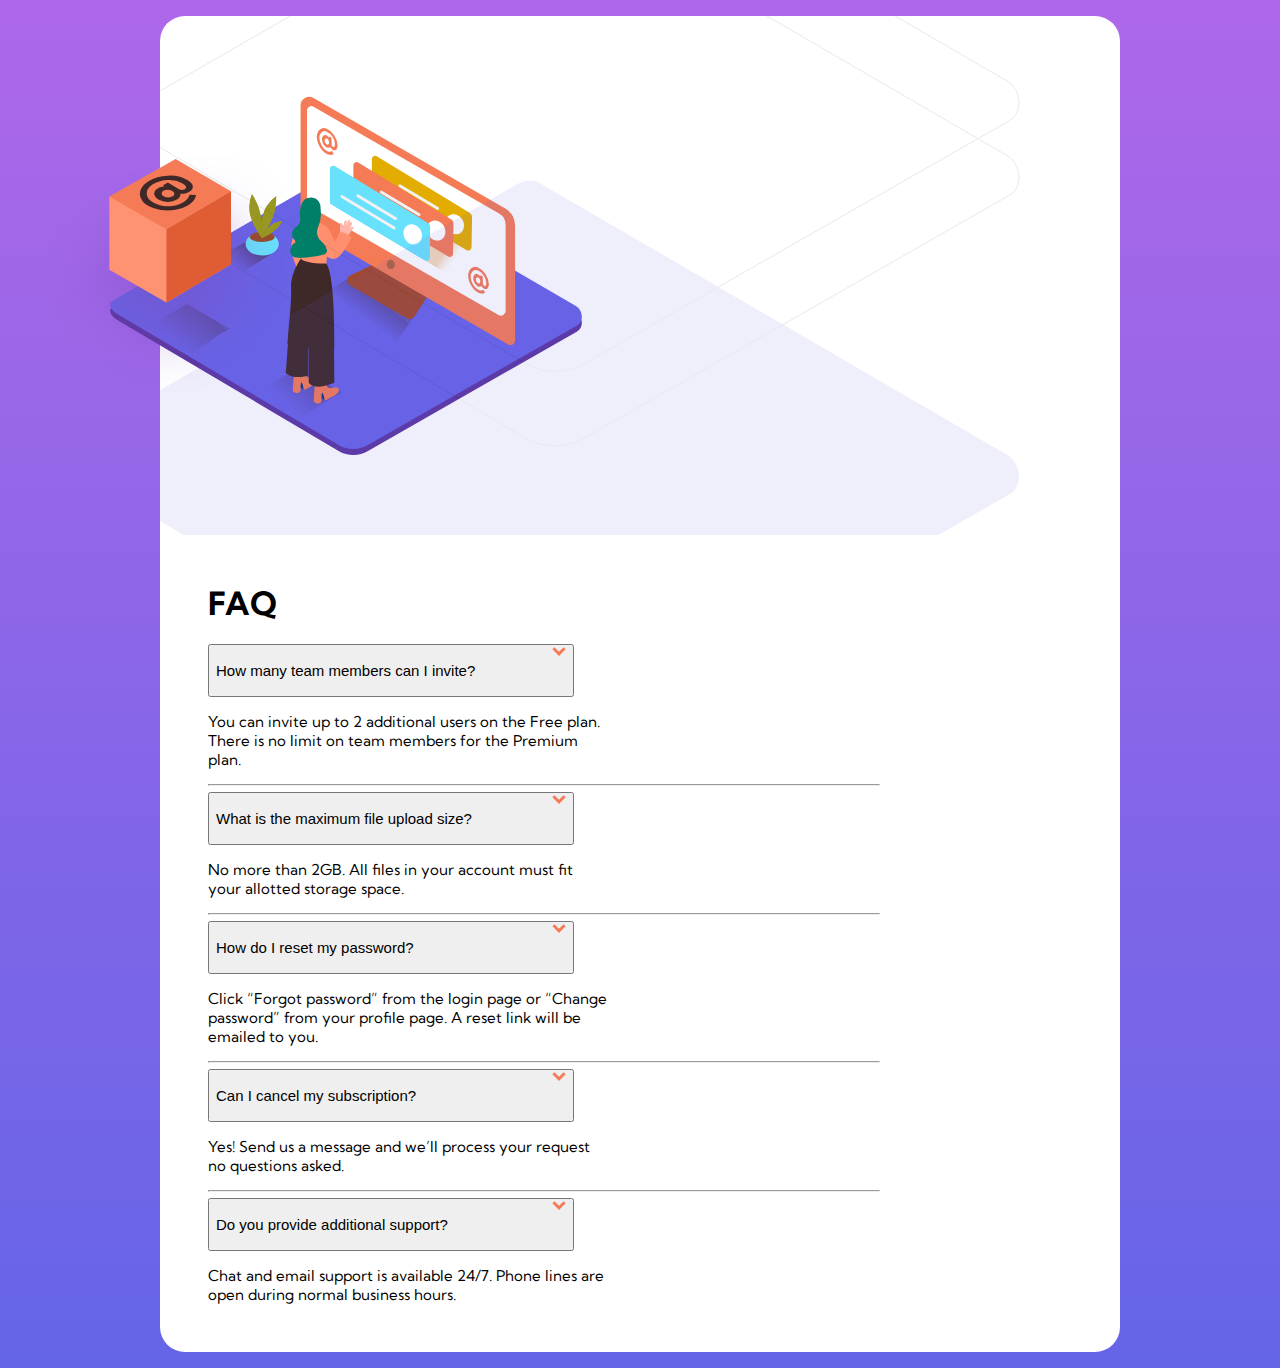
==== index.html @ db0dc1cb "drop dwon items" ====
<!DOCTYPE html>
<html lang="en">

<head>
  <title>Frontend Mentor | FAQ Accordion Card</title>
  <meta charset="UTF-8" />
  <meta name="viewport" content="width=device-width, initial-scale=1.0" />
  <link rel="icon" type="image/png" sizes="32x32" href="./images/favicon-32x32.png" />
  <link rel="stylesheet" href="styles.css" />
  <link href="https://cdn.jsdelivr.net/npm/bootstrap@5.3.0/dist/css/bootstrap.min.css" rel="stylesheet"
    integrity="sha384-9ndCyUaIbzAi2FUVXJi0CjmCapSmO7SnpJef0486qhLnuZ2cdeRhO02iuK6FUUVM" crossorigin="anonymous" />
  <script type="module" src="script.js"></script>
</head>

<body>
  <main>
    <div class="container-fluid">
      <div class="content-card">
        <div class="row">
          <div class="col-md-6 col-sm-12">
            <div class="img-col">
              <img src="/images/illustration-box-desktop.svg" alt="box-icon" class="box-image" />
              <img src="/images/illustration-woman-online-desktop.svg" class="banner-image-desk" alt="banner-image" />
              <img src="/images/illustration-woman-online-mobile.svg" class="banner-image-mobile" alt="banner-image" />
            </div>
          </div>
          <div class="col-md-6 col-sm-12">
            <div>
              <div class="drop-down-column">
                <h1 class="header-text">FAQ</h1>
                <div class="dropdown">
                  <button class="btn drop" type="button" id="dropdownMenuButton" data-toggle="dropdown"
                    aria-haspopup="true" aria-expanded="false">
                    <div class='drop-item'>
                      <p>How many team members can I invite?</p> <img src="./images/icon-arrow-down.svg"
                        class="arrow" />
                    </div>
                  </button>
                  <div class="dropdown-menu p-2 text-body-secondary" style="width:400px"
                    aria-labelledby="dropdownMenuButton">
                    <p>
                      You can invite up to 2 additional users on the Free plan.
                      There is no limit on team members for the Premium plan.
                    </p>
                  </div>

                </div>
                <hr>
                <div class="dropdown">
                  <button class="btn" type="button" id="dropdownMenuButton" data-toggle="dropdown" aria-haspopup="true"
                    aria-expanded="false">
                    <div class='drop-item'>
                      <p>What is the maximum file upload size?</p>
                      <img src="./images/icon-arrow-down.svg" class="arrow" />
                    </div>
                  </button>
                  <div class="dropdown-menu p-2 text-body-secondary" style="width:400px"
                    aria-labelledby="dropdownMenuButton">
                    <p>
                      No more than 2GB. All files in your account must fit your
                      allotted storage space.
                    </p>
                  </div>
                </div>
                <hr>
                <div class="dropdown">
                  <button class="btn" type="button" id="dropdownMenuButton" data-toggle="dropdown" aria-haspopup="true"
                    aria-expanded="false">
                    <div class='drop-item'>
                      <p>How do I reset my password?</p>
                      <img src="./images/icon-arrow-down.svg" class="arrow" />
                    </div>
                  </button>
                  <div class="dropdown-menu p-2 text-body-secondary" style="width:400px"
                    aria-labelledby="dropdownMenuButton">
                    <p>
                      Click “Forgot password” from the login page or “Change
                      password” from your profile page. A reset link will be
                      emailed to you.
                    </p>
                  </div>
                </div>
                <hr>
                <div class="dropdown">
                  <button class="btn" type="button" id="dropdownMenuButton" data-toggle="dropdown" aria-haspopup="true"
                    aria-expanded="false">
                    <div class='drop-item'>
                      <p>Can I cancel my subscription?</p>
                      <img src="./images/icon-arrow-down.svg" class="arrow" />
                    </div>
                  </button>
                  <div class="dropdown-menu p-2 text-body-secondary" style="width:400px"
                    aria-labelledby="dropdownMenuButton">
                    <p>
                      Yes! Send us a message and we’ll process your request no
                      questions asked.
                    </p>
                  </div>
                </div>
                <hr>
                <div class="dropdown">
                  <button class="btn" type="button" id="dropdownMenuButton" data-toggle="dropdown" aria-haspopup="true"
                    aria-expanded="false">
                    <div class='drop-item'>
                      <p>Do you provide additional support?</p>
                      <img src="./images/icon-arrow-down.svg" class="arrow" />
                    </div>
                  </button>
                  <div class="dropdown-menu p-2 text-body-secondary" style="width:400px"
                    aria-labelledby="dropdownMenuButton">
                    <p>
                      Chat and email support is available 24/7. Phone lines are
                      open during normal business hours.
                    </p>
                  </div>
                </div>
              </div>
            </div>
          </div>
        </div>
      </div>
    </div>
  </main>
  <script src="https://code.jquery.com/jquery-3.2.1.slim.min.js"
    integrity="sha384-KJ3o2DKtIkvYIK3UENzmM7KCkRr/rE9/Qpg6aAZGJwFDMVNA/GpGFF93hXpG5KkN"
    crossorigin="anonymous"></script>
  <script src="https://cdn.jsdelivr.net/npm/popper.js@1.12.9/dist/umd/popper.min.js"
    integrity="sha384-ApNbgh9B+Y1QKtv3Rn7W3mgPxhU9K/ScQsAP7hUibX39j7fakFPskvXusvfa0b4Q"
    crossorigin="anonymous"></script>
  <script src="https://cdn.jsdelivr.net/npm/bootstrap@4.0.0/dist/js/bootstrap.min.js"
    integrity="sha384-JZR6Spejh4U02d8jOt6vLEHfe/JQGiRRSQQxSfFWpi1MquVdAyjUar5+76PVCmYl"
    crossorigin="anonymous"></script>
</body>

</html>
---- styles.css ----
@import url('https://fonts.googleapis.com/css2?family=Kumbh+Sans&display=swap');
* {
  box-sizing: border-box;
}

body {
  margin: 0;
  font-family: system-ui, sans-serif;
  color: black;

  background: #67b26f; /* fallback for old browsers */
  background: -webkit-linear-gradient(
    to bottom,
    hsl(273, 75%, 66%),
    hsl(240, 73%, 65%)
  ); /* Chrome 10-25, Safari 5.1-6 */
  background: linear-gradient(
    to bottom,
    hsl(273, 75%, 66%),
    hsl(240, 73%, 65%)
  ); /* W3C, IE 10+/ Edge, Firefox 16+, Chrome 26+, Opera 12+, Safari 7+ */

}
.container-fluid {
  min-height: 100vh;
  padding: 0 0.5rem;
  display: flex;
  justify-content: center;
  align-items: center;
  font-family: 'Kumbh Sans', sans-serif;
}
.header-text{
  font-weight:bolder;
  font-size: 2rem;
}
.content-card{
  border-radius:25px;
  background-color: white;
  width:60rem;
  z-index:0;

}
.img-col{
  background-image: url('/images/bg-pattern-desktop.svg');
  background-size: cover;
  background-position: -100px;
  background-repeat: no-repeat;
  padding: 5rem;
  display: flex;
}
.box-image{
  height:250px;
  left: -200px;
  bottom:-60px;
  position: relative;
  z-index: 1;
}

main {
  padding: 1rem;
}
.banner-image-desk{
  left: -390px;
  position:relative;
  z-index: -1;
}

.banner-image-mobile{
  display: none;
}
.banner-image-desk{
  left:-150
}

h1 {
  font-family: 'Kumbh Sans', sans-serif;

}
p{
  font-size: 15px;
}
.drop{
  --bs-btn-padding-y:0rem;
 
 }
.dropdown:hover{
  color:hsl(14, 88%, 65%);
}
.dropdown:focus{
  color:hsl(0, 0%, 0%);
  font-weight: bold;
}
.drop-down-column{
  display: column;
  justify-content: center;
  align-items: center;
  margin:5% 25% 5% 5%;
  font-size: 12px;

}
.drop-item{
  display: flex;
  width:350px;
}


hr{
  color: black;
}
.arrow{
  margin-left: auto;
  height:10px
}

@media (max-width: 600px) {
  .banner-image-mobile{
    display: block;
  }
  
  .banner-image-desk{
    display: none;
  }
  .box-image{
 display: none;
  }
}
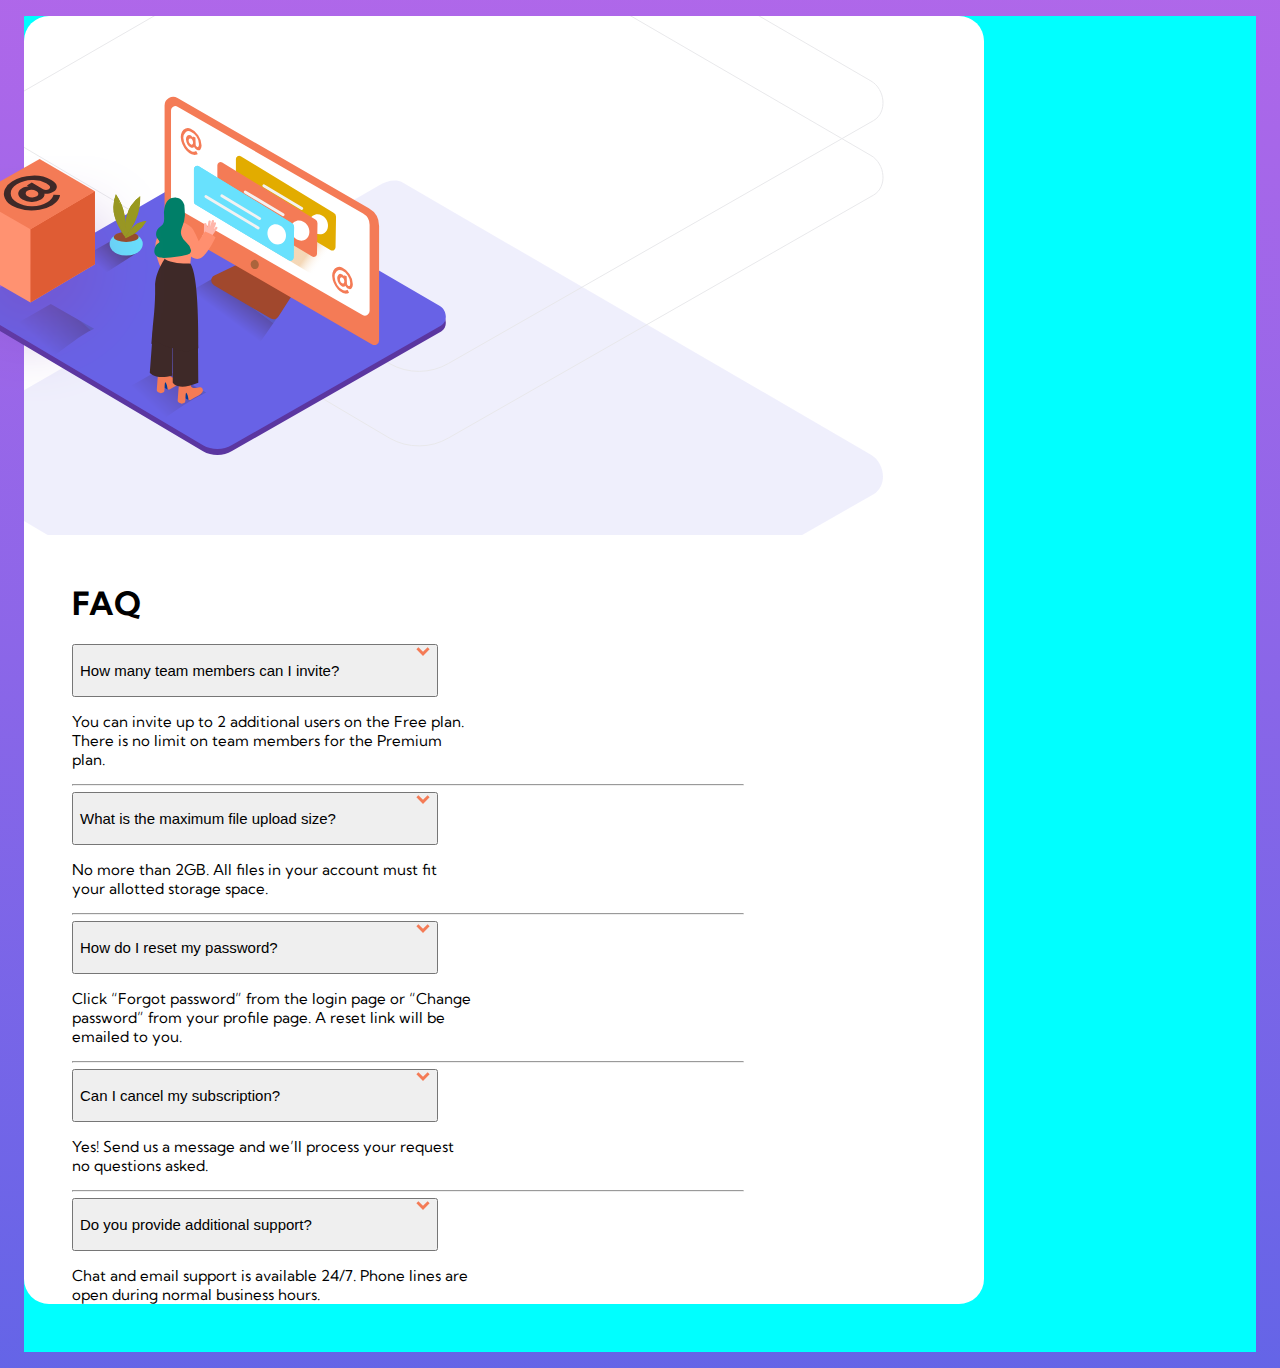
==== commit 1bdb7515: "2 files modified" ====
--- a/index.html
+++ b/index.html
@@ -1,135 +1,205 @@
 <!DOCTYPE html>
 <html lang="en">
-
-<head>
-  <title>Frontend Mentor | FAQ Accordion Card</title>
-  <meta charset="UTF-8" />
-  <meta name="viewport" content="width=device-width, initial-scale=1.0" />
-  <link rel="icon" type="image/png" sizes="32x32" href="./images/favicon-32x32.png" />
-  <link rel="stylesheet" href="styles.css" />
-  <link href="https://cdn.jsdelivr.net/npm/bootstrap@5.3.0/dist/css/bootstrap.min.css" rel="stylesheet"
-    integrity="sha384-9ndCyUaIbzAi2FUVXJi0CjmCapSmO7SnpJef0486qhLnuZ2cdeRhO02iuK6FUUVM" crossorigin="anonymous" />
-  <script type="module" src="script.js"></script>
-</head>
-
-<body>
-  <main>
-    <div class="container-fluid">
-      <div class="content-card">
-        <div class="row">
-          <div class="col-md-6 col-sm-12">
-            <div class="img-col">
-              <img src="/images/illustration-box-desktop.svg" alt="box-icon" class="box-image" />
-              <img src="/images/illustration-woman-online-desktop.svg" class="banner-image-desk" alt="banner-image" />
-              <img src="/images/illustration-woman-online-mobile.svg" class="banner-image-mobile" alt="banner-image" />
+  <head>
+    <title>Frontend Mentor | FAQ Accordion Card</title>
+    <meta charset="UTF-8" />
+    <meta name="viewport" content="width=device-width, initial-scale=1.0" />
+    <link
+      rel="icon"
+      type="image/png"
+      sizes="32x32"
+      href="./images/favicon-32x32.png"
+    />
+    <link rel="stylesheet" href="styles.css" />
+    <link
+      href="https://cdn.jsdelivr.net/npm/bootstrap@5.3.0/dist/css/bootstrap.min.css"
+      rel="stylesheet"
+      integrity="sha384-9ndCyUaIbzAi2FUVXJi0CjmCapSmO7SnpJef0486qhLnuZ2cdeRhO02iuK6FUUVM"
+      crossorigin="anonymous"
+    />
+    <script type="module" src="script.js"></script>
+  </head>
+
+  <body>
+    <main>
+
+      <div class="container-fluid ">
+      <div class="outer">
+
+        <div class="content-card">
+
+          <div class="row">
+            <div class="col-md-6 col-sm-12">
+              <div class="img-col">
+                <img
+                  src="/images/illustration-box-desktop.svg"
+                  alt="box-icon"
+                  class="box-image"
+                />
+                <img
+                  src="/images/illustration-woman-online-desktop.svg"
+                  class="banner-image-desk"
+                  alt="banner-image"
+                />
+                <img
+                  src="/images/illustration-woman-online-mobile.svg"
+                  class="banner-image-mobile"
+                  alt="banner-image"
+                />
+              </div>
             </div>
-          </div>
-          <div class="col-md-6 col-sm-12">
-            <div>
-              <div class="drop-down-column">
-                <h1 class="header-text">FAQ</h1>
-                <div class="dropdown">
-                  <button class="btn drop" type="button" id="dropdownMenuButton" data-toggle="dropdown"
-                    aria-haspopup="true" aria-expanded="false">
-                    <div class='drop-item'>
-                      <p>How many team members can I invite?</p> <img src="./images/icon-arrow-down.svg"
-                        class="arrow" />
-                    </div>
-                  </button>
-                  <div class="dropdown-menu p-2 text-body-secondary" style="width:400px"
-                    aria-labelledby="dropdownMenuButton">
-                    <p>
-                      You can invite up to 2 additional users on the Free plan.
-                      There is no limit on team members for the Premium plan.
-                    </p>
-                  </div>
-
-                </div>
-                <hr>
-                <div class="dropdown">
-                  <button class="btn" type="button" id="dropdownMenuButton" data-toggle="dropdown" aria-haspopup="true"
-                    aria-expanded="false">
-                    <div class='drop-item'>
-                      <p>What is the maximum file upload size?</p>
-                      <img src="./images/icon-arrow-down.svg" class="arrow" />
-                    </div>
-                  </button>
-                  <div class="dropdown-menu p-2 text-body-secondary" style="width:400px"
-                    aria-labelledby="dropdownMenuButton">
-                    <p>
-                      No more than 2GB. All files in your account must fit your
-                      allotted storage space.
-                    </p>
-                  </div>
-                </div>
-                <hr>
-                <div class="dropdown">
-                  <button class="btn" type="button" id="dropdownMenuButton" data-toggle="dropdown" aria-haspopup="true"
-                    aria-expanded="false">
-                    <div class='drop-item'>
-                      <p>How do I reset my password?</p>
-                      <img src="./images/icon-arrow-down.svg" class="arrow" />
-                    </div>
-                  </button>
-                  <div class="dropdown-menu p-2 text-body-secondary" style="width:400px"
-                    aria-labelledby="dropdownMenuButton">
-                    <p>
-                      Click “Forgot password” from the login page or “Change
-                      password” from your profile page. A reset link will be
-                      emailed to you.
-                    </p>
-                  </div>
-                </div>
-                <hr>
-                <div class="dropdown">
-                  <button class="btn" type="button" id="dropdownMenuButton" data-toggle="dropdown" aria-haspopup="true"
-                    aria-expanded="false">
-                    <div class='drop-item'>
-                      <p>Can I cancel my subscription?</p>
-                      <img src="./images/icon-arrow-down.svg" class="arrow" />
-                    </div>
-                  </button>
-                  <div class="dropdown-menu p-2 text-body-secondary" style="width:400px"
-                    aria-labelledby="dropdownMenuButton">
-                    <p>
-                      Yes! Send us a message and we’ll process your request no
-                      questions asked.
-                    </p>
-                  </div>
-                </div>
-                <hr>
-                <div class="dropdown">
-                  <button class="btn" type="button" id="dropdownMenuButton" data-toggle="dropdown" aria-haspopup="true"
-                    aria-expanded="false">
-                    <div class='drop-item'>
-                      <p>Do you provide additional support?</p>
-                      <img src="./images/icon-arrow-down.svg" class="arrow" />
-                    </div>
-                  </button>
-                  <div class="dropdown-menu p-2 text-body-secondary" style="width:400px"
-                    aria-labelledby="dropdownMenuButton">
-                    <p>
-                      Chat and email support is available 24/7. Phone lines are
-                      open during normal business hours.
-                    </p>
+            <div class="col-md-6 col-sm-12">
+              <div>
+                <div class="drop-down-column">
+                  <h1 class="header-text">FAQ</h1>
+                  <div class="dropdown">
+                    <button
+                      class="btn drop"
+                      type="button"
+                      id="dropdownMenuButton"
+                      data-toggle="dropdown"
+                      aria-haspopup="true"
+                      aria-expanded="false"
+                    >
+                      <div class="drop-item">
+                        <p>How many team members can I invite?</p>
+                        <img src="./images/icon-arrow-down.svg" class="arrow" />
+                      </div>
+                    </button>
+                    <div
+                      class="dropdown-menu p-2 text-body-secondary"
+                      aria-labelledby="dropdownMenuButton"
+                    >
+                      <p>
+                        You can invite up to 2 additional users on the Free
+                        plan. There is no limit on team members for the Premium
+                        plan.
+                      </p>
+                    </div>
+                  </div>
+                  <hr />
+                  <div class="dropdown">
+                    <button
+                      class="btn"
+                      type="button"
+                      id="dropdownMenuButton"
+                      data-toggle="dropdown"
+                      aria-haspopup="true"
+                      aria-expanded="false"
+                    >
+                      <div class="drop-item">
+                        <p>What is the maximum file upload size?</p>
+                        <img src="./images/icon-arrow-down.svg" class="arrow" />
+                      </div>
+                    </button>
+                    <div
+                      class="dropdown-menu p-2 text-body-secondary"
+                      aria-labelledby="dropdownMenuButton"
+                    >
+                      <p>
+                        No more than 2GB. All files in your account must fit
+                        your allotted storage space.
+                      </p>
+                    </div>
+                  </div>
+                  <hr />
+                  <div class="dropdown">
+                    <button
+                      class="btn"
+                      type="button"
+                      id="dropdownMenuButton"
+                      data-toggle="dropdown"
+                      aria-haspopup="true"
+                      aria-expanded="false"
+                    >
+                      <div class="drop-item">
+                        <p>How do I reset my password?</p>
+                        <img src="./images/icon-arrow-down.svg" class="arrow" />
+                      </div>
+                    </button>
+                    <div
+                      class="dropdown-menu p-2 text-body-secondary"
+                      aria-labelledby="dropdownMenuButton"
+                    >
+                      <p>
+                        Click “Forgot password” from the login page or “Change
+                        password” from your profile page. A reset link will be
+                        emailed to you.
+                      </p>
+                    </div>
+                  </div>
+                  <hr />
+                  <div class="dropdown">
+                    <button
+                      class="btn"
+                      type="button"
+                      id="dropdownMenuButton"
+                      data-toggle="dropdown"
+                      aria-haspopup="true"
+                      aria-expanded="false"
+                    >
+                      <div class="drop-item">
+                        <p>Can I cancel my subscription?</p>
+                        <img src="./images/icon-arrow-down.svg" class="arrow" />
+                      </div>
+                    </button>
+                    <div
+                      class="dropdown-menu p-2 text-body-secondary"
+                      aria-labelledby="dropdownMenuButton"
+                    >
+                      <p>
+                        Yes! Send us a message and we’ll process your request no
+                        questions asked.
+                      </p>
+                    </div>
+                  </div>
+                  <hr />
+                  <div class="dropdown">
+                    <button
+                      class="btn"
+                      type="button"
+                      id="dropdownMenuButton"
+                      data-toggle="dropdown"
+                      aria-haspopup="true"
+                      aria-expanded="false"
+                    >
+                      <div class="drop-item">
+                        <p>Do you provide additional support?</p>
+                        <img src="./images/icon-arrow-down.svg" class="arrow" />
+                      </div>
+                    </button>
+                    <div
+                      class="dropdown-menu p-2 text-body-secondary"
+                      aria-labelledby="dropdownMenuButton"
+                    >
+                      <p>
+                        Chat and email support is available 24/7. Phone lines
+                        are open during normal business hours.
+                      </p>
+                    </div>
                   </div>
                 </div>
               </div>
+            </div>
             </div>
           </div>
         </div>
       </div>
-    </div>
-  </main>
-  <script src="https://code.jquery.com/jquery-3.2.1.slim.min.js"
-    integrity="sha384-KJ3o2DKtIkvYIK3UENzmM7KCkRr/rE9/Qpg6aAZGJwFDMVNA/GpGFF93hXpG5KkN"
-    crossorigin="anonymous"></script>
-  <script src="https://cdn.jsdelivr.net/npm/popper.js@1.12.9/dist/umd/popper.min.js"
-    integrity="sha384-ApNbgh9B+Y1QKtv3Rn7W3mgPxhU9K/ScQsAP7hUibX39j7fakFPskvXusvfa0b4Q"
-    crossorigin="anonymous"></script>
-  <script src="https://cdn.jsdelivr.net/npm/bootstrap@4.0.0/dist/js/bootstrap.min.js"
-    integrity="sha384-JZR6Spejh4U02d8jOt6vLEHfe/JQGiRRSQQxSfFWpi1MquVdAyjUar5+76PVCmYl"
-    crossorigin="anonymous"></script>
-</body>
-
-</html>+    </main>
+    <script
+      src="https://code.jquery.com/jquery-3.2.1.slim.min.js"
+      integrity="sha384-KJ3o2DKtIkvYIK3UENzmM7KCkRr/rE9/Qpg6aAZGJwFDMVNA/GpGFF93hXpG5KkN"
+      crossorigin="anonymous"
+    ></script>
+    <script
+      src="https://cdn.jsdelivr.net/npm/popper.js@1.12.9/dist/umd/popper.min.js"
+      integrity="sha384-ApNbgh9B+Y1QKtv3Rn7W3mgPxhU9K/ScQsAP7hUibX39j7fakFPskvXusvfa0b4Q"
+      crossorigin="anonymous"
+    ></script>
+    <script
+      src="https://cdn.jsdelivr.net/npm/bootstrap@4.0.0/dist/js/bootstrap.min.js"
+      integrity="sha384-JZR6Spejh4U02d8jOt6vLEHfe/JQGiRRSQQxSfFWpi1MquVdAyjUar5+76PVCmYl"
+      crossorigin="anonymous"
+    ></script>
+  </body>
+</html>
--- a/styles.css
+++ b/styles.css
@@ -21,6 +21,7 @@
   ); /* W3C, IE 10+/ Edge, Firefox 16+, Chrome 26+, Opera 12+, Safari 7+ */
 
 }
+
 .container-fluid {
   min-height: 100vh;
   padding: 0 0.5rem;
@@ -37,8 +38,14 @@
   border-radius:25px;
   background-color: white;
   width:60rem;
-  z-index:0;
+  z-index:1;
 
+}
+.outer{
+z-index: 25;
+width:80rem;
+position: relative;
+background-color:aqua;
 }
 .img-col{
   background-image: url('/images/bg-pattern-desktop.svg');
@@ -53,7 +60,7 @@
   left: -200px;
   bottom:-60px;
   position: relative;
-  z-index: 1;
+  z-index: 3;
 }
 
 main {
@@ -62,7 +69,7 @@
 .banner-image-desk{
   left: -390px;
   position:relative;
-  z-index: -1;
+  z-index: 2;
 }
 
 .banner-image-mobile{
@@ -102,7 +109,9 @@
   display: flex;
   width:350px;
 }
-
+.dropdown-menu{
+  width:400px;
+}
 
 hr{
   color: black;
@@ -123,4 +132,34 @@
   .box-image{
  display: none;
   }
+  p{
+    font-size: 12px;
+  }
+  .content-card{
+    border-radius:25px;
+    background-color: white;
+    z-index:0;
+  
+  }
+  .img-col{
+    background-image: url('/images/bg-pattern-desktop.svg');
+    background-size: cover;
+    background-repeat: no-repeat;
+    background-position: -100px;
+    position: relative;
+    display: flex;
+    height: 300px;
+  }
+  .banner-image-mobile{
+   top:-50px;
+    position: relative;
+  }
+  .drop-item{
+    display: flex;
+    width:280px
+  }
+  .dropdown-menu{
+    width:280px;
+  }
+  
 }
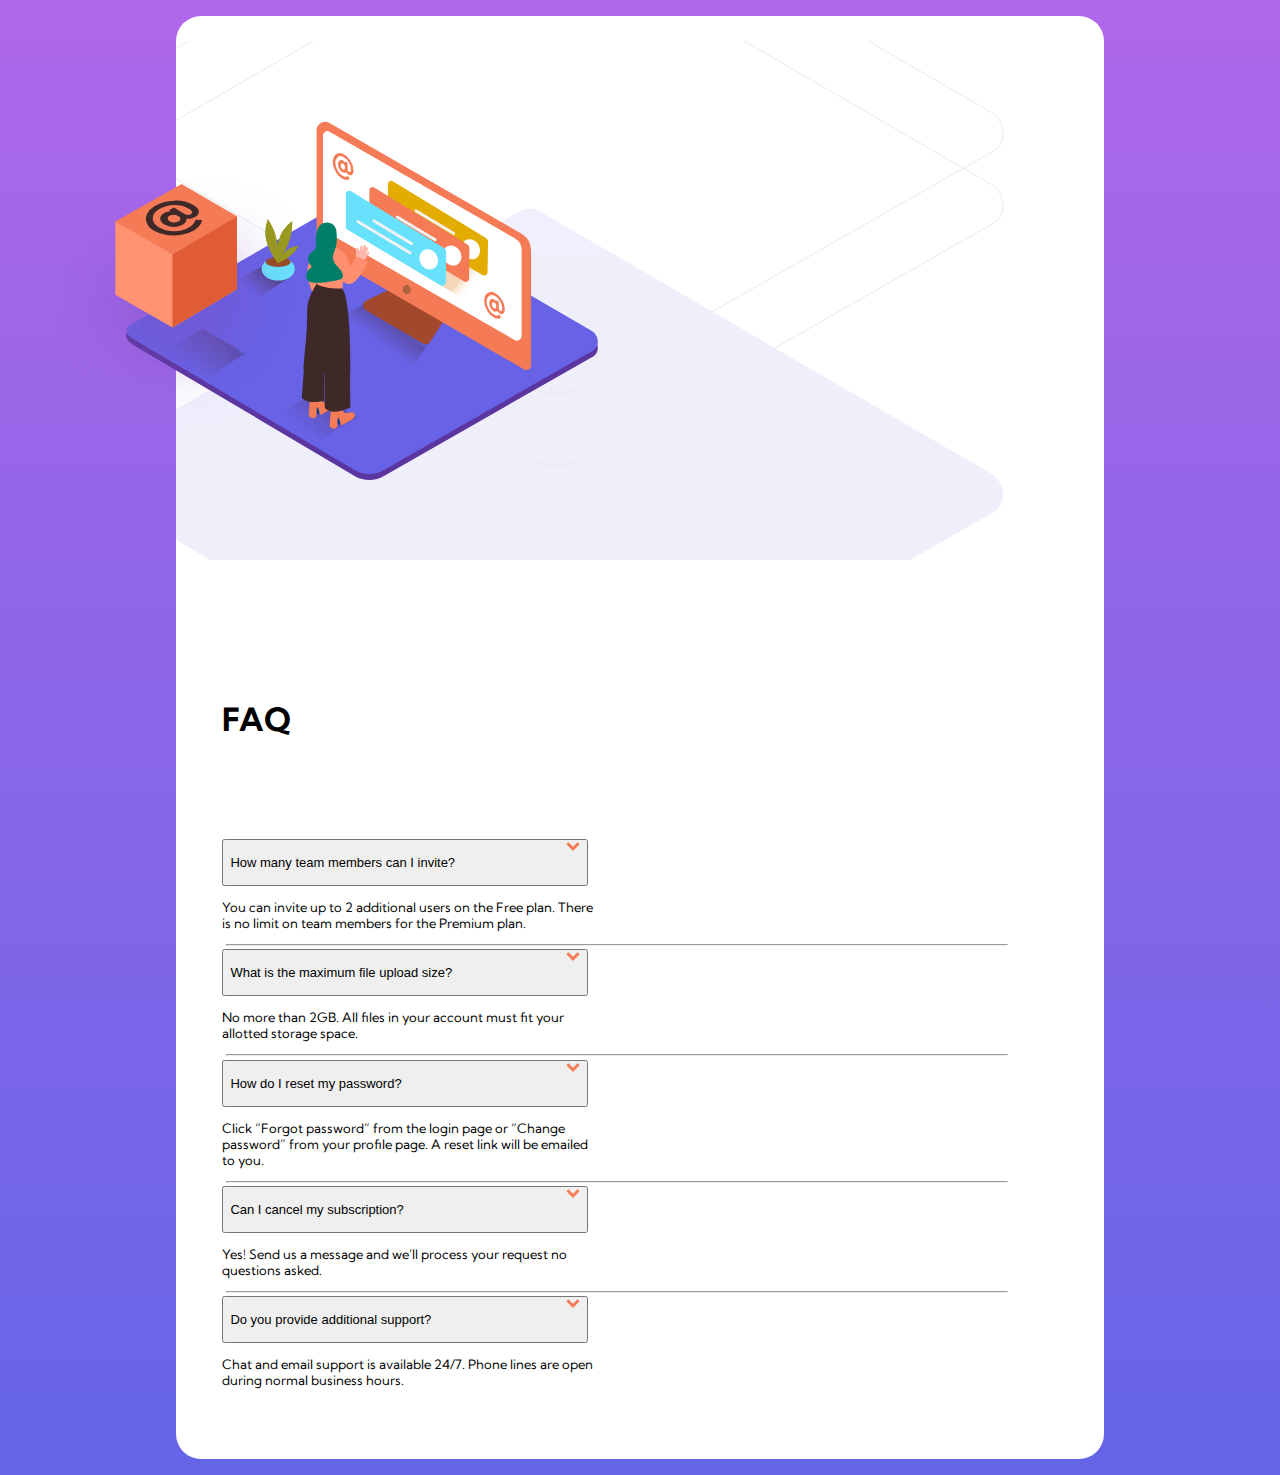
==== commit d5d367f0: "mobile css" ====
--- a/index.html
+++ b/index.html
@@ -1,205 +1,133 @@
 <!DOCTYPE html>
 <html lang="en">
-  <head>
-    <title>Frontend Mentor | FAQ Accordion Card</title>
-    <meta charset="UTF-8" />
-    <meta name="viewport" content="width=device-width, initial-scale=1.0" />
-    <link
-      rel="icon"
-      type="image/png"
-      sizes="32x32"
-      href="./images/favicon-32x32.png"
-    />
-    <link rel="stylesheet" href="styles.css" />
-    <link
-      href="https://cdn.jsdelivr.net/npm/bootstrap@5.3.0/dist/css/bootstrap.min.css"
-      rel="stylesheet"
-      integrity="sha384-9ndCyUaIbzAi2FUVXJi0CjmCapSmO7SnpJef0486qhLnuZ2cdeRhO02iuK6FUUVM"
-      crossorigin="anonymous"
-    />
-    <script type="module" src="script.js"></script>
-  </head>
 
-  <body>
-    <main>
+<head>
+  <title>Frontend Mentor | FAQ Accordion Card</title>
+  <meta charset="UTF-8" />
+  <meta name="viewport" content="width=device-width, initial-scale=1.0" />
+  <link rel="icon" type="image/png" sizes="32x32" href="./images/favicon-32x32.png" />
+  <link rel="stylesheet" href="styles.css" />
+  <link href="https://cdn.jsdelivr.net/npm/bootstrap@5.3.0/dist/css/bootstrap.min.css" rel="stylesheet"
+    integrity="sha384-9ndCyUaIbzAi2FUVXJi0CjmCapSmO7SnpJef0486qhLnuZ2cdeRhO02iuK6FUUVM" crossorigin="anonymous" />
+  <script type="module" src="script.js"></script>
+</head>
 
-      <div class="container-fluid ">
-      <div class="outer">
+<body>
+  <main>
+    <div class="container-fluid">
+      <div class="content-card">
+        <div class="row">
+          <div class="col-md-6 col-sm-12">
+            <div class="img-col">
+              <img src="/images/illustration-box-desktop.svg" alt="box-icon" class="box-image" />
+              <img src="/images/illustration-woman-online-desktop.svg" class="banner-image-desk" alt="banner-image" />
+              <img src="/images/illustration-woman-online-mobile.svg" class="banner-image-mobile" alt="banner-image" />
+            </div>
+          </div>
+          <div class="col-md-6 col-sm-12">
+              <div class="drop-down-column">
+                <h1 class="header-text">FAQ</h1>
+                <div class="dropdown">
+                  <button class="btn" type="button" id="dropdownMenuButton" data-toggle="dropdown"
+                    aria-haspopup="true" aria-expanded="false">
+                    <div class='drop-item'>
+                      <p>How many team members can I invite?</p> <img src="./images/icon-arrow-down.svg"
+                        class="arrow" />
+                    </div>
+                  </button>
+                  <div class="dropdown-menu p-2 text-body-secondary" style="width:375px"
+                    aria-labelledby="dropdownMenuButton">
+                    <p>
+                      You can invite up to 2 additional users on the Free plan.
+                      There is no limit on team members for the Premium plan.
+                    </p>
+                  </div>
 
-        <div class="content-card">
-
-          <div class="row">
-            <div class="col-md-6 col-sm-12">
-              <div class="img-col">
-                <img
-                  src="/images/illustration-box-desktop.svg"
-                  alt="box-icon"
-                  class="box-image"
-                />
-                <img
-                  src="/images/illustration-woman-online-desktop.svg"
-                  class="banner-image-desk"
-                  alt="banner-image"
-                />
-                <img
-                  src="/images/illustration-woman-online-mobile.svg"
-                  class="banner-image-mobile"
-                  alt="banner-image"
-                />
-              </div>
-            </div>
-            <div class="col-md-6 col-sm-12">
-              <div>
-                <div class="drop-down-column">
-                  <h1 class="header-text">FAQ</h1>
-                  <div class="dropdown">
-                    <button
-                      class="btn drop"
-                      type="button"
-                      id="dropdownMenuButton"
-                      data-toggle="dropdown"
-                      aria-haspopup="true"
-                      aria-expanded="false"
-                    >
-                      <div class="drop-item">
-                        <p>How many team members can I invite?</p>
-                        <img src="./images/icon-arrow-down.svg" class="arrow" />
-                      </div>
-                    </button>
-                    <div
-                      class="dropdown-menu p-2 text-body-secondary"
-                      aria-labelledby="dropdownMenuButton"
-                    >
-                      <p>
-                        You can invite up to 2 additional users on the Free
-                        plan. There is no limit on team members for the Premium
-                        plan.
-                      </p>
+                </div>
+                <hr style="color:hsl(240, 2%, 56%); margin:0.2rem";>
+                <div class="dropdown">
+                  <button class="btn" type="button" id="dropdownMenuButton" data-toggle="dropdown" aria-haspopup="true"
+                    aria-expanded="false">
+                    <div class='drop-item'>
+                      <p>What is the maximum file upload size?</p>
+                      <img src="./images/icon-arrow-down.svg" class="arrow" />
                     </div>
-                  </div>
-                  <hr />
-                  <div class="dropdown">
-                    <button
-                      class="btn"
-                      type="button"
-                      id="dropdownMenuButton"
-                      data-toggle="dropdown"
-                      aria-haspopup="true"
-                      aria-expanded="false"
-                    >
-                      <div class="drop-item">
-                        <p>What is the maximum file upload size?</p>
-                        <img src="./images/icon-arrow-down.svg" class="arrow" />
-                      </div>
-                    </button>
-                    <div
-                      class="dropdown-menu p-2 text-body-secondary"
-                      aria-labelledby="dropdownMenuButton"
-                    >
-                      <p>
-                        No more than 2GB. All files in your account must fit
-                        your allotted storage space.
-                      </p>
-                    </div>
-                  </div>
-                  <hr />
-                  <div class="dropdown">
-                    <button
-                      class="btn"
-                      type="button"
-                      id="dropdownMenuButton"
-                      data-toggle="dropdown"
-                      aria-haspopup="true"
-                      aria-expanded="false"
-                    >
-                      <div class="drop-item">
-                        <p>How do I reset my password?</p>
-                        <img src="./images/icon-arrow-down.svg" class="arrow" />
-                      </div>
-                    </button>
-                    <div
-                      class="dropdown-menu p-2 text-body-secondary"
-                      aria-labelledby="dropdownMenuButton"
-                    >
-                      <p>
-                        Click “Forgot password” from the login page or “Change
-                        password” from your profile page. A reset link will be
-                        emailed to you.
-                      </p>
-                    </div>
-                  </div>
-                  <hr />
-                  <div class="dropdown">
-                    <button
-                      class="btn"
-                      type="button"
-                      id="dropdownMenuButton"
-                      data-toggle="dropdown"
-                      aria-haspopup="true"
-                      aria-expanded="false"
-                    >
-                      <div class="drop-item">
-                        <p>Can I cancel my subscription?</p>
-                        <img src="./images/icon-arrow-down.svg" class="arrow" />
-                      </div>
-                    </button>
-                    <div
-                      class="dropdown-menu p-2 text-body-secondary"
-                      aria-labelledby="dropdownMenuButton"
-                    >
-                      <p>
-                        Yes! Send us a message and we’ll process your request no
-                        questions asked.
-                      </p>
-                    </div>
-                  </div>
-                  <hr />
-                  <div class="dropdown">
-                    <button
-                      class="btn"
-                      type="button"
-                      id="dropdownMenuButton"
-                      data-toggle="dropdown"
-                      aria-haspopup="true"
-                      aria-expanded="false"
-                    >
-                      <div class="drop-item">
-                        <p>Do you provide additional support?</p>
-                        <img src="./images/icon-arrow-down.svg" class="arrow" />
-                      </div>
-                    </button>
-                    <div
-                      class="dropdown-menu p-2 text-body-secondary"
-                      aria-labelledby="dropdownMenuButton"
-                    >
-                      <p>
-                        Chat and email support is available 24/7. Phone lines
-                        are open during normal business hours.
-                      </p>
-                    </div>
+                  </button>
+                  <div class="dropdown-menu p-2 text-body-secondary" style="width:375px"
+                    aria-labelledby="dropdownMenuButton">
+                    <p>
+                      No more than 2GB. All files in your account must fit your
+                      allotted storage space.
+                    </p>
                   </div>
                 </div>
-              </div>
-            </div>
+                <hr style="color:hsl(240, 2%, 56%); margin:0.2rem";>
+                <div class="dropdown">
+                  <button class="btn" type="button" id="dropdownMenuButton" data-toggle="dropdown" aria-haspopup="true"
+                    aria-expanded="false">
+                    <div class='drop-item'>
+                      <p>How do I reset my password?</p>
+                      <img src="./images/icon-arrow-down.svg" class="arrow" />
+                    </div>
+                  </button>
+                  <div class="dropdown-menu p-2 text-body-secondary" style="width:375px"
+                    aria-labelledby="dropdownMenuButton">
+                    <p>
+                      Click “Forgot password” from the login page or “Change
+                      password” from your profile page. A reset link will be
+                      emailed to you.
+                    </p>
+                  </div>
+                </div>
+                <hr style="color:hsl(240, 2%, 56%); margin:0.2rem";>
+                <div class="dropdown">
+                  <button class="btn" type="button" id="dropdownMenuButton" data-toggle="dropdown" aria-haspopup="true"
+                    aria-expanded="false">
+                    <div class='drop-item'>
+                      <p>Can I cancel my subscription?</p>
+                      <img src="./images/icon-arrow-down.svg" class="arrow" />
+                    </div>
+                  </button>
+                  <div class="dropdown-menu p-2 text-body-secondary" style="width:375px"
+                    aria-labelledby="dropdownMenuButton">
+                    <p>
+                      Yes! Send us a message and we’ll process your request no
+                      questions asked.
+                    </p>
+                  </div>
+                </div>
+                <hr style="color:hsl(240, 2%, 56%); margin:0.2rem";>
+                <div class="dropdown">
+                  <button class="btn" type="button" id="dropdownMenuButton" data-toggle="dropdown" aria-haspopup="true"
+                    aria-expanded="false">
+                    <div class='drop-item'>
+                      <p>Do you provide additional support?</p>
+                      <img src="./images/icon-arrow-down.svg" class="arrow" />
+                    </div>
+                  </button>
+                  <div class="dropdown-menu p-2 text-body-secondary" style="width:375px"
+                    aria-labelledby="dropdownMenuButton">
+                    <p>
+                      Chat and email support is available 24/7. Phone lines are
+                      open during normal business hours.
+                    </p>
+                  </div>
+                </div>
             </div>
           </div>
         </div>
       </div>
-    </main>
-    <script
-      src="https://code.jquery.com/jquery-3.2.1.slim.min.js"
-      integrity="sha384-KJ3o2DKtIkvYIK3UENzmM7KCkRr/rE9/Qpg6aAZGJwFDMVNA/GpGFF93hXpG5KkN"
-      crossorigin="anonymous"
-    ></script>
-    <script
-      src="https://cdn.jsdelivr.net/npm/popper.js@1.12.9/dist/umd/popper.min.js"
-      integrity="sha384-ApNbgh9B+Y1QKtv3Rn7W3mgPxhU9K/ScQsAP7hUibX39j7fakFPskvXusvfa0b4Q"
-      crossorigin="anonymous"
-    ></script>
-    <script
-      src="https://cdn.jsdelivr.net/npm/bootstrap@4.0.0/dist/js/bootstrap.min.js"
-      integrity="sha384-JZR6Spejh4U02d8jOt6vLEHfe/JQGiRRSQQxSfFWpi1MquVdAyjUar5+76PVCmYl"
-      crossorigin="anonymous"
-    ></script>
-  </body>
-</html>
+    </div>
+  </main>
+  <script src="https://code.jquery.com/jquery-3.2.1.slim.min.js"
+    integrity="sha384-KJ3o2DKtIkvYIK3UENzmM7KCkRr/rE9/Qpg6aAZGJwFDMVNA/GpGFF93hXpG5KkN"
+    crossorigin="anonymous"></script>
+  <script src="https://cdn.jsdelivr.net/npm/popper.js@1.12.9/dist/umd/popper.min.js"
+    integrity="sha384-ApNbgh9B+Y1QKtv3Rn7W3mgPxhU9K/ScQsAP7hUibX39j7fakFPskvXusvfa0b4Q"
+    crossorigin="anonymous"></script>
+  <script src="https://cdn.jsdelivr.net/npm/bootstrap@4.0.0/dist/js/bootstrap.min.js"
+    integrity="sha384-JZR6Spejh4U02d8jOt6vLEHfe/JQGiRRSQQxSfFWpi1MquVdAyjUar5+76PVCmYl"
+    crossorigin="anonymous"></script>
+</body>
+
+</html>--- a/styles.css
+++ b/styles.css
@@ -1,3 +1,4 @@
+
 @import url('https://fonts.googleapis.com/css2?family=Kumbh+Sans&display=swap');
 * {
   box-sizing: border-box;
@@ -31,13 +32,17 @@
   font-family: 'Kumbh Sans', sans-serif;
 }
 .header-text{
-  font-weight:bolder;
+ font-weight:BOLD;
   font-size: 2rem;
+  font-family: 'Kumbh Sans', sans-serif;
+  padding-bottom: 10%;
 }
 .content-card{
   border-radius:25px;
+  padding-top: 2%;
+  padding-bottom: 2%;
   background-color: white;
-  width:60rem;
+  width:58rem;
   z-index:1;
 
 }
@@ -57,7 +62,7 @@
 }
 .box-image{
   height:250px;
-  left: -200px;
+  left: -210px;
   bottom:-60px;
   position: relative;
   z-index: 3;
@@ -79,29 +84,21 @@
   left:-150
 }
 
-h1 {
-  font-family: 'Kumbh Sans', sans-serif;
+p{
+  font-size: 13px;
+}
 
-}
-p{
-  font-size: 15px;
-}
-.drop{
-  --bs-btn-padding-y:0rem;
- 
- }
 .dropdown:hover{
   color:hsl(14, 88%, 65%);
 }
-.dropdown:focus{
+.p:active{
   color:hsl(0, 0%, 0%);
   font-weight: bold;
 }
 .drop-down-column{
-  display: column;
   justify-content: center;
   align-items: center;
-  margin:5% 25% 5% 5%;
+  margin:15% 10% 5% 5%;
   font-size: 12px;
 
 }
@@ -110,15 +107,18 @@
   width:350px;
 }
 .dropdown-menu{
-  width:400px;
+  width:350px;
 }
 
 hr{
-  color: black;
+  color: hsl(240, 5%, 91%)
 }
 .arrow{
   margin-left: auto;
   height:10px
+}
+.active img {
+  transform: rotate(180deg);
 }
 
 @media (max-width: 600px) {
@@ -138,28 +138,34 @@
   .content-card{
     border-radius:25px;
     background-color: white;
+    height:40rem;
     z-index:0;
   
   }
+  h1{
+    text-align: center;
+  }
   .img-col{
     background-image: url('/images/bg-pattern-desktop.svg');
-    background-size: cover;
     background-repeat: no-repeat;
-    background-position: -100px;
     position: relative;
-    display: flex;
-    height: 300px;
+    background-position-x: center;
+    top:-180px;
+
   }
   .banner-image-mobile{
-   top:-50px;
     position: relative;
+  }
+  .drop-down-column{
+    top:-180px;
+    position:relative;
   }
   .drop-item{
     display: flex;
     width:280px
   }
   .dropdown-menu{
-    width:280px;
+    width:220px;
   }
   
 }
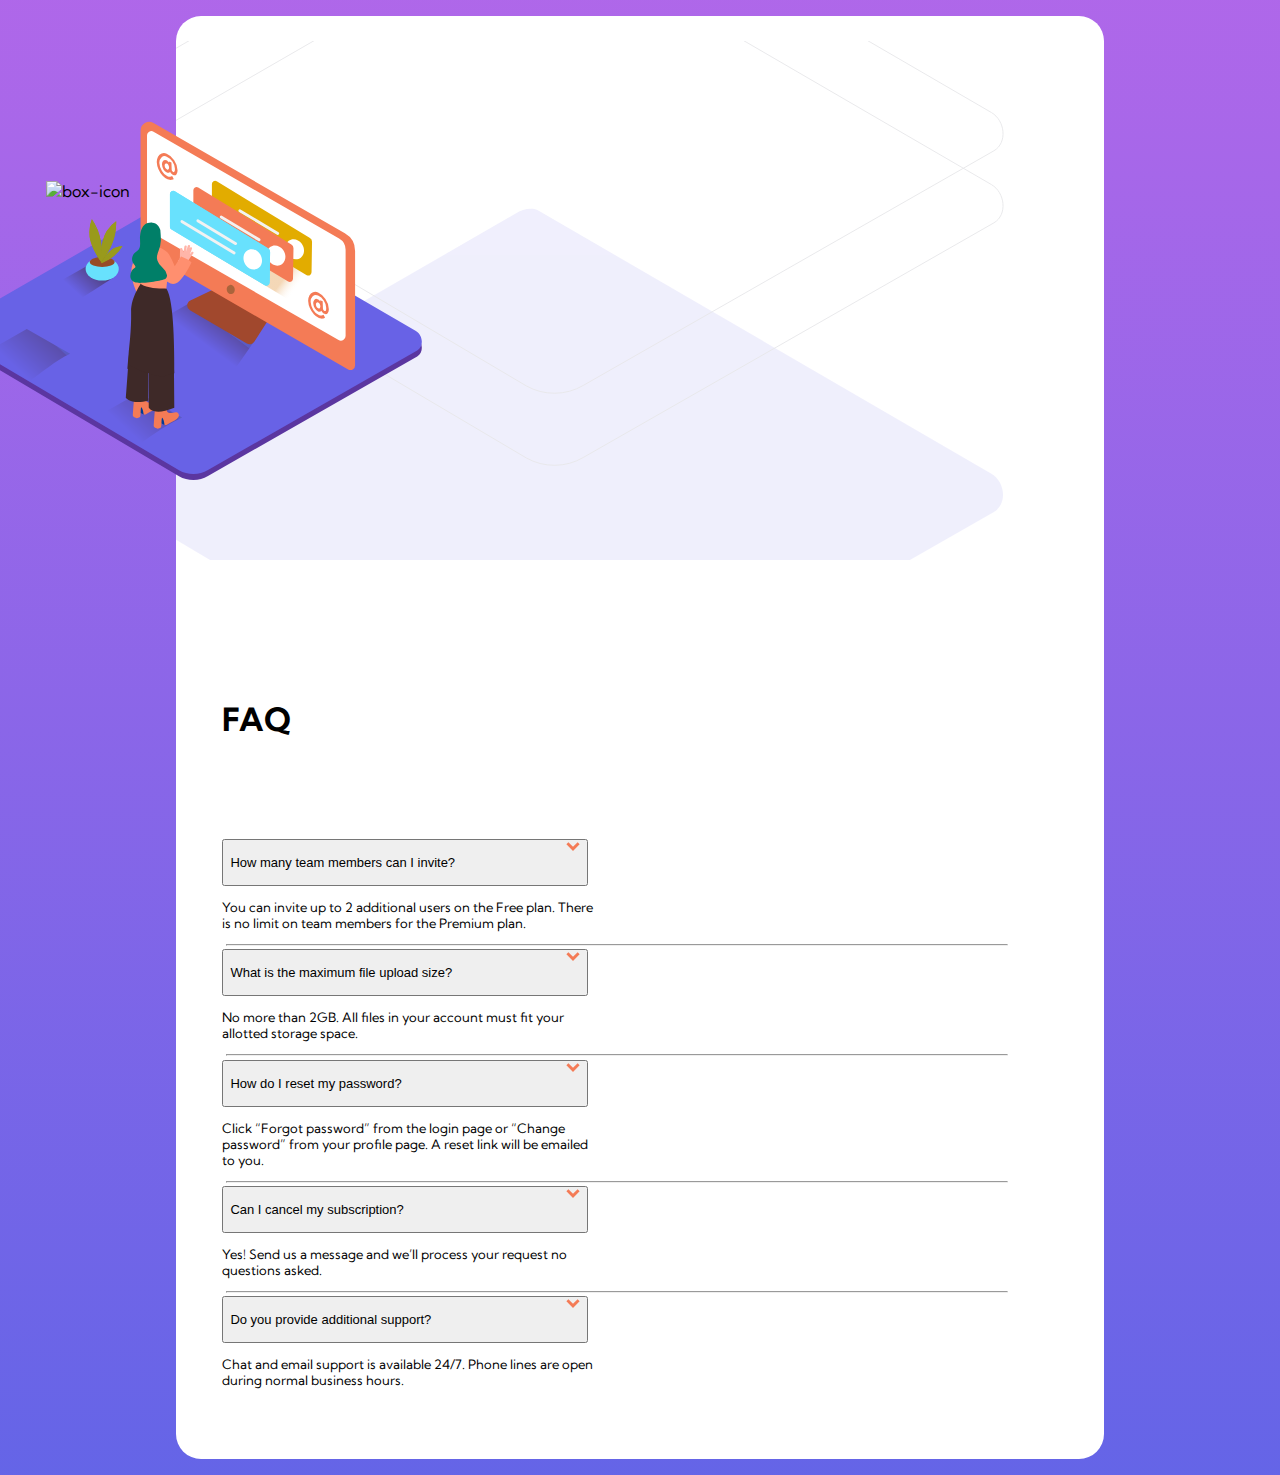
==== commit b083cca2: "images" ====
--- a/index.html
+++ b/index.html
@@ -19,9 +19,9 @@
         <div class="row">
           <div class="col-md-6 col-sm-12">
             <div class="img-col">
-              <img src="/images/illustration-box-desktop.svg" alt="box-icon" class="box-image" />
-              <img src="/images/illustration-woman-online-desktop.svg" class="banner-image-desk" alt="banner-image" />
-              <img src="/images/illustration-woman-online-mobile.svg" class="banner-image-mobile" alt="banner-image" />
+              <img src=".images/illustration-box-desktop.svg" alt="box-icon" class="box-image" />
+              <img src="./images/illustration-woman-online-desktop.svg" class="banner-image-desk" alt="banner-image" />
+              <img src="./images/illustration-woman-online-mobile.svg" class="banner-image-mobile" alt="banner-image" />
             </div>
           </div>
           <div class="col-md-6 col-sm-12">
--- a/styles.css
+++ b/styles.css
@@ -53,7 +53,7 @@
 background-color:aqua;
 }
 .img-col{
-  background-image: url('/images/bg-pattern-desktop.svg');
+  background-image: url('./images/bg-pattern-desktop.svg');
   background-size: cover;
   background-position: -100px;
   background-repeat: no-repeat;
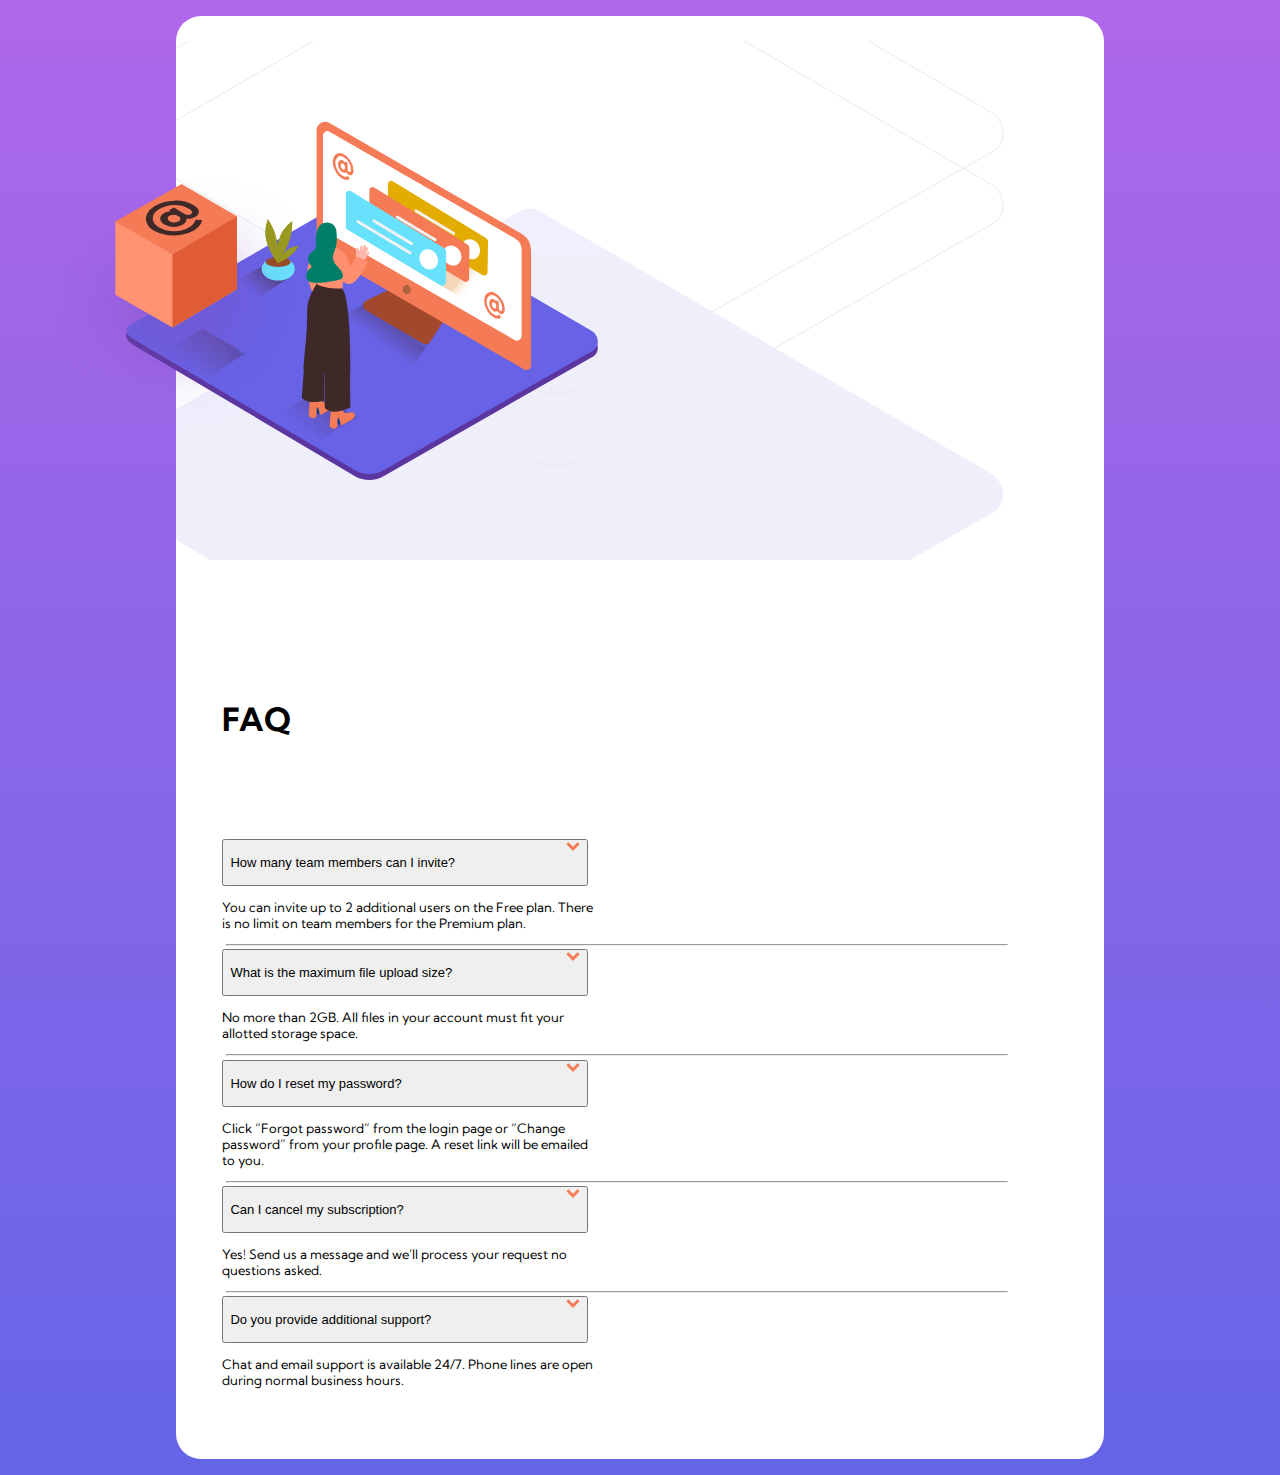
==== commit 23a95f88: "Update index.html" ====
--- a/index.html
+++ b/index.html
@@ -19,7 +19,7 @@
         <div class="row">
           <div class="col-md-6 col-sm-12">
             <div class="img-col">
-              <img src=".images/illustration-box-desktop.svg" alt="box-icon" class="box-image" />
+              <img src="./images/illustration-box-desktop.svg" alt="box-icon" class="box-image" />
               <img src="./images/illustration-woman-online-desktop.svg" class="banner-image-desk" alt="banner-image" />
               <img src="./images/illustration-woman-online-mobile.svg" class="banner-image-mobile" alt="banner-image" />
             </div>
